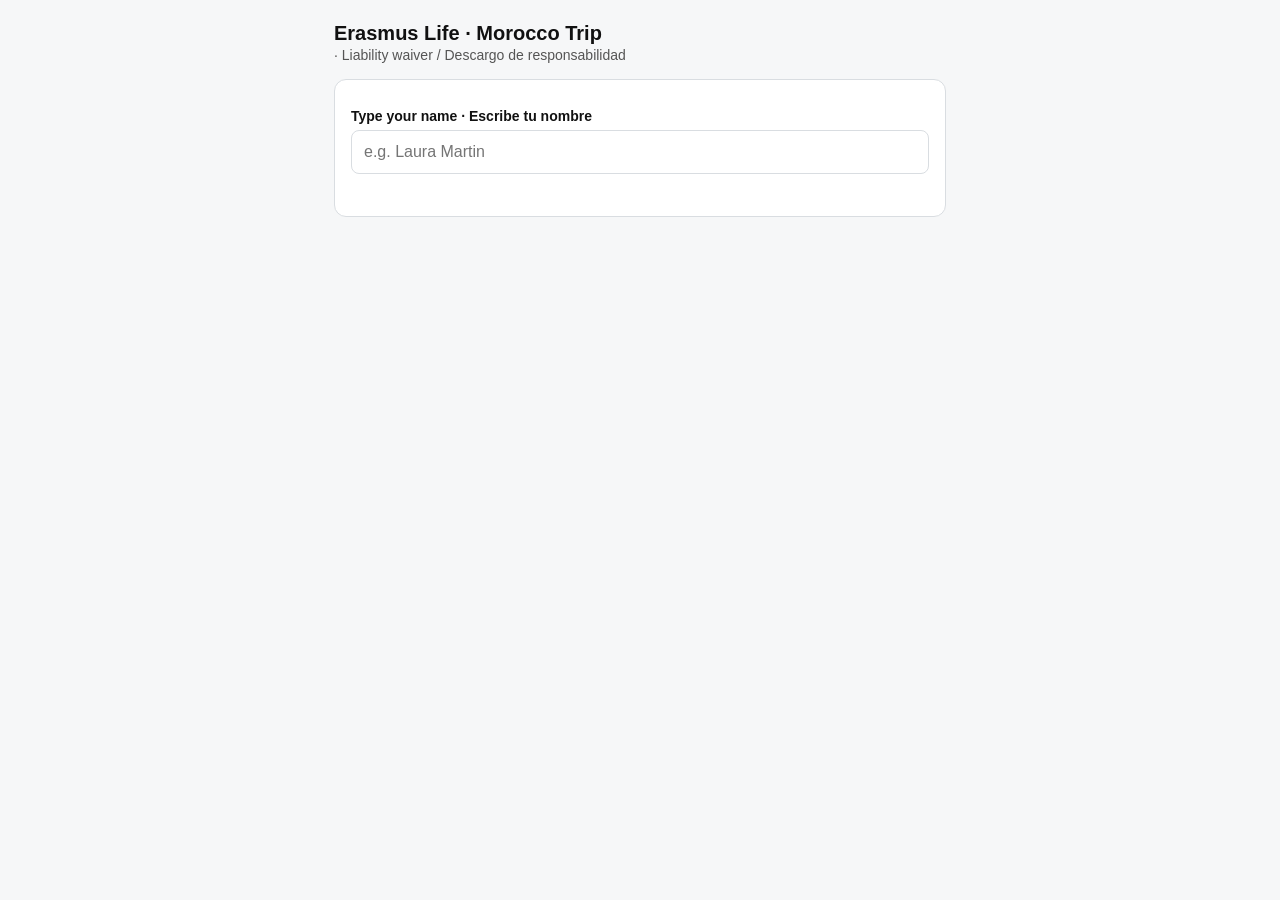
==== index.html @ b26fe562 "Use a fictitious name as search placeholder Co-Authored-By: Claude Opus 5.5 <noreply@anthropic.com> " ====
<!DOCTYPE html>
<html lang="en">
<head>
<meta charset="utf-8">
<meta name="viewport" content="width=device-width, initial-scale=1">
<meta name="robots" content="noindex">
<title>Erasmus Life · Waiver</title>
<link rel="stylesheet" href="style.css?v=2">
</head>
<body>
<div class="wrap">
  <h1>Erasmus Life · <span id="trip">Morocco Trip</span></h1>
  <div class="sub"><span id="dates"></span> · Liability waiver / Descargo de responsabilidad</div>

  <div class="card" id="s1">
    <label for="q">Type your name · Escribe tu nombre</label>
    <input type="text" id="q" autocomplete="off" placeholder="e.g. Laura Martin">
    <div class="res hidden" id="res"></div>
    <div class="err" id="e1"></div>
  </div>

  <div class="card hidden" id="s2">
    <div><b id="who"></b></div>
    <label for="dg">Last <span class="nd">3</span> digits of your WhatsApp number · Últimas <span class="nd">3</span> cifras de tu número de WhatsApp</label>
    <input type="tel" id="dg" inputmode="numeric" maxlength="3" placeholder="123">
    <div class="err" id="e2"></div>
    <div class="row" style="margin-top:10px">
      <button class="sec" onclick="restart()">← Back</button>
      <button id="vb" onclick="verify()">Continue · Continuar</button>
    </div>
  </div>

  <div class="hidden" id="s3">
    <div class="card">
      <div class="row"><b id="who3"></b><span id="badge" class="badge"></span></div>
      <div style="height:10px"></div>
      <div class="lang"><button id="len" onclick="setLang('en')">English</button><button id="les" class="sec" onclick="setLang('es')">Español</button></div>
      <div class="text" id="txt"></div>
    </div>
    <div class="card">
      <label for="fn">Full name (as on passport) · Nombre completo (como en el pasaporte)</label>
      <input type="text" id="fn" autocomplete="name">
      <label for="dob">Date of birth · Fecha de nacimiento</label>
      <input type="date" id="dob">
      <label for="pp">Passport number · Número de pasaporte</label>
      <input type="text" id="pp" autocapitalize="characters" autocomplete="off">
      <label>Signature · Firma</label>
      <canvas id="sig"></canvas>
      <div class="row" style="margin-top:6px"><span style="font-size:13px;color:#666">Sign with your finger · Firma con el dedo</span>
        <button class="sec" style="padding:6px 10px;font-size:13px" onclick="initSig()">Clear · Borrar</button></div>
      <label class="chk"><input type="checkbox" id="acc"><span id="acctxt"></span></label>
      <div class="err" id="e3"></div>
      <button id="sb" style="width:100%;margin-top:6px" onclick="submitW()">Sign · Firmar</button>
    </div>
  </div>

  <div class="card hidden" id="s4">
    <h1>✅ Thank you! · ¡Gracias!</h1>
    <p>Your waiver has been signed and saved. You can close this page.<br>Tu descargo ha sido firmado y guardado. Puedes cerrar esta página.</p>
  </div>
</div>

<script src="config.js?v=2"></script>
<script>
  const $ = id => document.getElementById(id);
  let ENR = null, TOKEN = null, TEXTS = null, LANG = 'en', drawn = 0, timer = null, seq = 0;
  const MSG = {
    blocked: 'Too many attempts – try again in 15 min or ask the staff. · Demasiados intentos – inténtalo en 15 min o pregunta al staff.',
    digits: 'Digits do not match. · Las cifras no coinciden.',
    already: 'This waiver is already signed. · Este descargo ya está firmado.',
    notfound: 'Name not found – ask the staff. · Nombre no encontrado – pregunta al staff.',
    closed: 'Signing is closed. · La firma está cerrada.',
    expired: 'Session expired, please start again. · Sesión caducada, vuelve a empezar.',
    accept: 'Please tick the box. · Marca la casilla.',
    fullName: 'Please type your full name. · Escribe tu nombre completo.',
    dob: 'Please enter your date of birth. · Indica tu fecha de nacimiento.',
    passport: 'Please enter your passport number. · Indica tu número de pasaporte.',
    signature: 'Please sign in the box. · Firma en el recuadro.',
    network: 'Connection problem, please try again. · Problema de conexión, inténtalo de nuevo.',
  };
  const show = id => { ['s1','s2','s3','s4'].forEach(s => $(s).classList.toggle('hidden', s !== id)); window.scrollTo(0, 0); };

  api('config').then(c => {
    $('trip').textContent = c.trip; $('dates').textContent = c.dates;
    document.querySelectorAll('.nd').forEach(e => e.textContent = c.digits);
    $('dg').maxLength = c.digits;
    if (!c.open) $('e1').textContent = MSG.closed;
  }).catch(() => {});

  $('q').addEventListener('input', () => {
    clearTimeout(timer); const q = $('q').value; $('e1').textContent = '';
    if (q.trim().length < 3) { $('res').classList.add('hidden'); return; }
    timer = setTimeout(async () => {
      const my = ++seq;
      try {
        const r = await api('search', { q });
        if (my !== seq) return;
        if (r.closed) { $('e1').textContent = MSG.closed; return; }
        const box = $('res'); box.classList.remove('hidden');
        box.innerHTML = r.results.length ? r.results.map(p => p.signed
          ? `<div class="done">${esc(p.name)} – ✓ signed</div>`
          : `<div data-enr="${esc(p.enr)}" data-n="${esc(p.name)}">${esc(p.name)}</div>`).join('')
          : '<div class="done">No result – try your first or last name only · Sin resultado</div>';
        box.querySelectorAll('div[data-enr]').forEach(d => d.onclick = () => pick(d.dataset.enr, d.dataset.n));
      } catch (e) { $('e1').textContent = MSG.network; }
    }, 350);
  });

  function pick(enr, name) { ENR = enr; $('who').textContent = name; $('dg').value = ''; $('e2').textContent = ''; show('s2'); $('dg').focus(); }
  function restart() { ENR = null; TOKEN = null; $('q').value = ''; $('res').classList.add('hidden'); show('s1'); }

  async function verify() {
    $('vb').disabled = true; $('e2').textContent = '';
    try {
      const r = await api('verify', { enr: ENR, digits: $('dg').value });
      if (!r.ok) { $('e2').textContent = (MSG[r.error] || r.error) + (r.error === 'digits' && r.left >= 0 ? ` (${r.left} left)` : ''); return; }
      TOKEN = r.token; TEXTS = r.texts;
      $('who3').textContent = r.name;
      $('badge').className = 'badge ' + (r.version === 'CON' ? 'con' : 'sin');
      $('badge').textContent = r.version === 'CON' ? 'With insurance · Con seguro' : 'No insurance · Sin seguro';
      setLang('en'); show('s3'); setTimeout(initSig, 50);
    } catch (e) { $('e2').textContent = MSG.network; }
    finally { $('vb').disabled = false; }
  }

  function setLang(l) {
    LANG = l; const t = TEXTS[l];
    $('txt').innerHTML = '<h3>' + esc(t.title) + '</h3>' + t.paragraphs.map(p => '<p>' + esc(p) + '</p>').join('');
    $('len').className = l === 'en' ? '' : 'sec'; $('les').className = l === 'es' ? '' : 'sec';
    $('acctxt').textContent = l === 'en' ? 'I have read and accept this declaration.' : 'He leído y acepto esta declaración.';
  }

  let ctx, drawing = false;
  function initSig() {
    const c = $('sig'), r = Math.min(window.devicePixelRatio || 1, 2);
    c.width = c.clientWidth * r; c.height = c.clientHeight * r;
    ctx = c.getContext('2d'); ctx.scale(r, r);
    ctx.fillStyle = '#fff'; ctx.fillRect(0, 0, c.width, c.height);
    ctx.lineWidth = 2.4; ctx.lineCap = 'round'; ctx.lineJoin = 'round'; ctx.strokeStyle = '#111'; drawn = 0;
    const pos = e => { const b = c.getBoundingClientRect(); return [e.clientX - b.left, e.clientY - b.top]; };
    c.onpointerdown = e => { drawing = true; c.setPointerCapture(e.pointerId); const [x, y] = pos(e); ctx.beginPath(); ctx.moveTo(x, y); };
    c.onpointermove = e => { if (!drawing) return; const [x, y] = pos(e); ctx.lineTo(x, y); ctx.stroke(); drawn++; };
    c.onpointerup = c.onpointercancel = () => { drawing = false; };
  }

  async function submitW() {
    $('e3').textContent = '';
    if (drawn < 15) { $('e3').textContent = MSG.signature; return; }
    const form = { fullName: $('fn').value, dob: $('dob').value, passport: $('pp').value, accept: $('acc').checked,
      lang: LANG, signature: $('sig').toDataURL('image/png') };
    $('sb').disabled = true; $('sb').textContent = '…';
    try {
      const r = await api('submit', { token: TOKEN, form });
      if (r.ok) { show('s4'); return; }
      $('e3').textContent = MSG[r.error] || r.error;
      if (r.error === 'expired' || r.error === 'already') setTimeout(restart, 2500);
    } catch (e) { $('e3').textContent = MSG.network; }
    finally { $('sb').disabled = false; $('sb').textContent = 'Sign · Firmar'; }
  }
</script>
</body>
</html>
---- style.css ----
:root { --c:#0b6e4f; --bg:#f6f7f8; --b:#d9dde1; --err:#b42318; }
* { box-sizing: border-box; }
body { margin:0; font-family:-apple-system,Segoe UI,Roboto,Arial,sans-serif; background:var(--bg); color:#111; }
.wrap { max-width:640px; margin:0 auto; padding:18px 14px 60px; }
.wide { max-width:1100px; }
h1 { font-size:20px; margin:4px 0 2px; }
.sub { color:#555; font-size:14px; margin-bottom:16px; }
.card { background:#fff; border:1px solid var(--b); border-radius:12px; padding:16px; margin-bottom:14px; }
label { display:block; font-weight:600; font-size:14px; margin:12px 0 6px; }
input[type=text],input[type=date],input[type=tel],input[type=password],select { width:100%; padding:12px; font-size:16px; border:1px solid var(--b); border-radius:8px; background:#fff; }
button { background:var(--c); color:#fff; border:0; border-radius:8px; padding:12px 16px; font-size:16px; font-weight:600; cursor:pointer; }
button.sec { background:#fff; color:#333; border:1px solid var(--b); }
button:disabled { opacity:.5; }
.res { border:1px solid var(--b); border-radius:8px; margin-top:8px; overflow:hidden; }
.res div { padding:12px; border-bottom:1px solid var(--b); cursor:pointer; background:#fff; }
.res div:last-child { border-bottom:0; }
.res div.done { color:#888; cursor:default; }
.err { color:var(--err); font-size:14px; margin-top:8px; min-height:18px; }
.text { max-height:46vh; overflow:auto; border:1px solid var(--b); border-radius:8px; padding:12px; font-size:14px; line-height:1.45; background:#fcfcfc; }
.text h3 { font-size:15px; margin:0 0 10px; }
.lang { display:flex; gap:8px; margin-bottom:10px; }
.lang button { padding:8px 12px; font-size:14px; }
.badge { display:inline-block; padding:4px 10px; border-radius:20px; font-size:13px; font-weight:700; }
.con { background:#e3f4ec; color:#0b6e4f; } .sin { background:#fdecea; color:#b42318; }
canvas { width:100%; height:180px; border:1px dashed #888; border-radius:8px; background:#fff; touch-action:none; }
.row { display:flex; gap:10px; align-items:center; justify-content:space-between; }
.chk { display:flex; gap:10px; align-items:flex-start; font-weight:400; }
.chk input { width:22px; height:22px; margin-top:2px; flex:none; }
.hidden { display:none; }
table { width:100%; border-collapse:collapse; font-size:13px; background:#fff; }
th,td { padding:7px 8px; border-bottom:1px solid var(--b); text-align:left; }
th { position:sticky; top:0; background:#eef0f2; }
.s-ok { color:#0b6e4f; font-weight:700; } .s-no { color:#b42318; font-weight:700; } .s-warn { color:#b54708; font-weight:700; }
.stats { display:flex; gap:10px; flex-wrap:wrap; margin-bottom:12px; }
.stat { background:#fff; border:1px solid var(--b); border-radius:10px; padding:10px 14px; font-size:14px; }
.stat b { font-size:20px; display:block; }
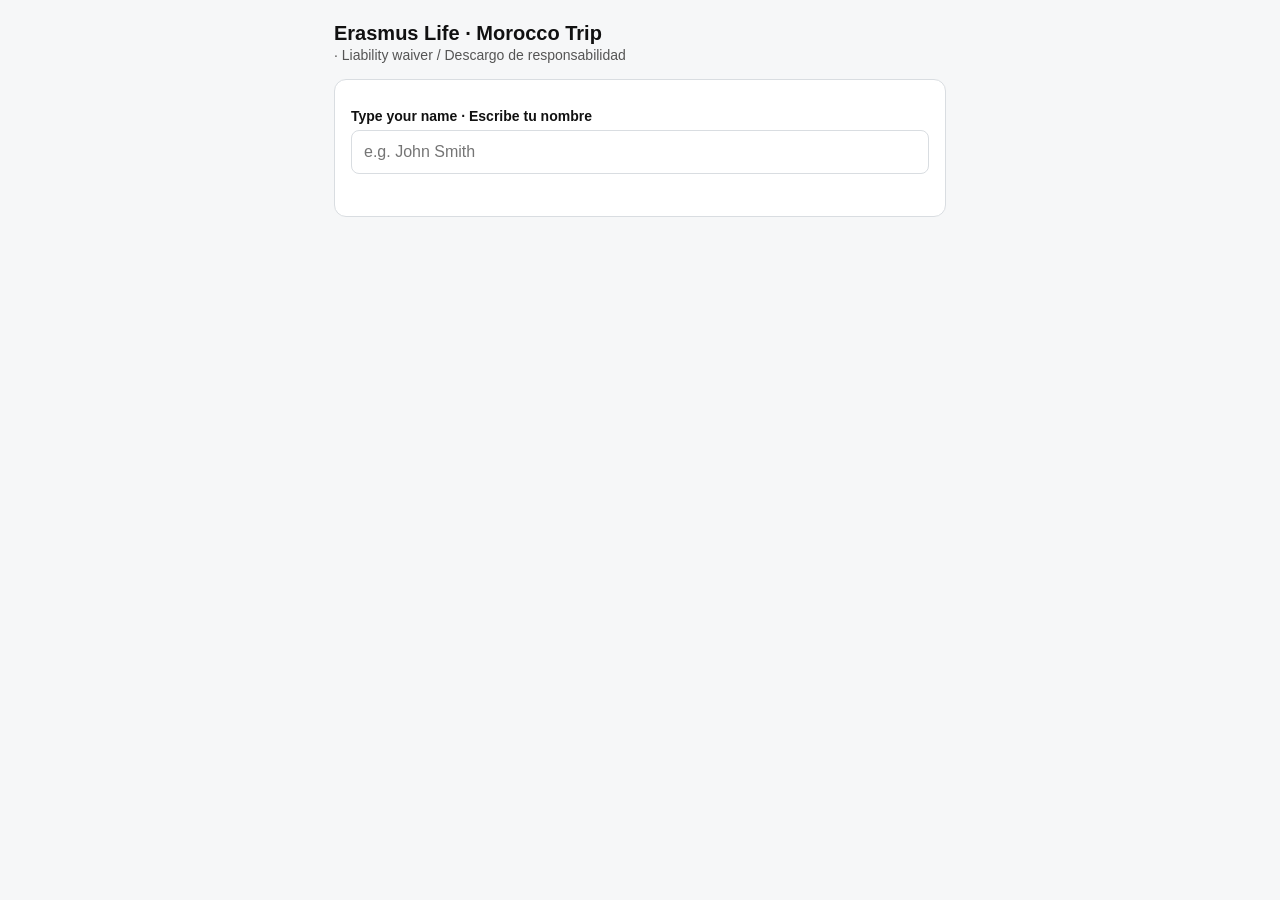
==== commit 1e9c4007: "Placeholder: generic fictitious name Co-Authored-By: Claude Opus 5.5 <noreply@anthropic.com> Claude-" ====
--- a/index.html
+++ b/index.html
@@ -14,7 +14,7 @@
 
   <div class="card" id="s1">
     <label for="q">Type your name · Escribe tu nombre</label>
-    <input type="text" id="q" autocomplete="off" placeholder="e.g. Laura Martin">
+    <input type="text" id="q" autocomplete="off" placeholder="e.g. John Smith">
     <div class="res hidden" id="res"></div>
     <div class="err" id="e1"></div>
   </div>
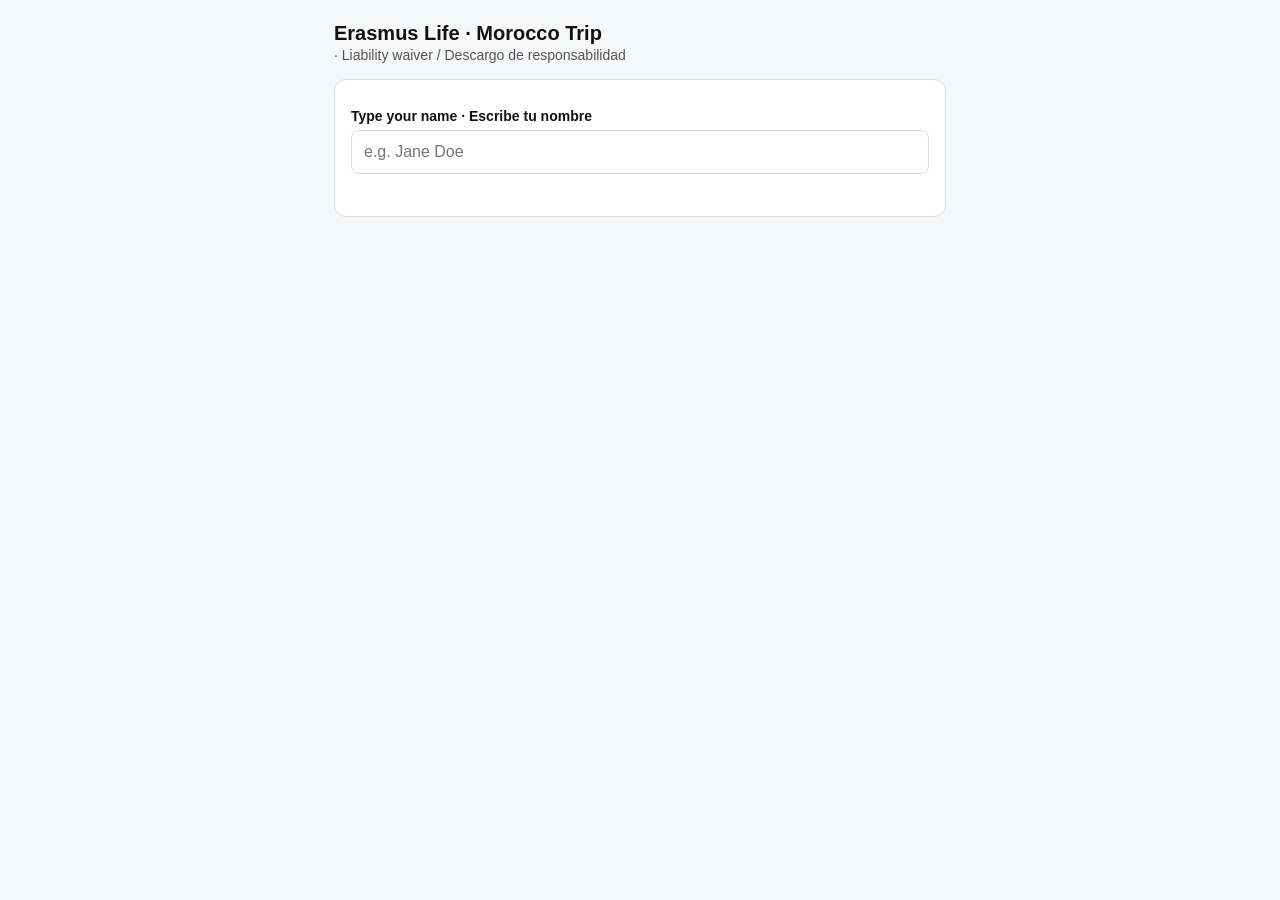
==== commit 16e05786: "Placeholder: Jane Doe Co-Authored-By: Claude Opus 5.5 <noreply@anthropic.com> Claude-Session: https:" ====
--- a/index.html
+++ b/index.html
@@ -14,7 +14,7 @@
 
   <div class="card" id="s1">
     <label for="q">Type your name · Escribe tu nombre</label>
-    <input type="text" id="q" autocomplete="off" placeholder="e.g. John Smith">
+    <input type="text" id="q" autocomplete="off" placeholder="e.g. Jane Doe">
     <div class="res hidden" id="res"></div>
     <div class="err" id="e1"></div>
   </div>
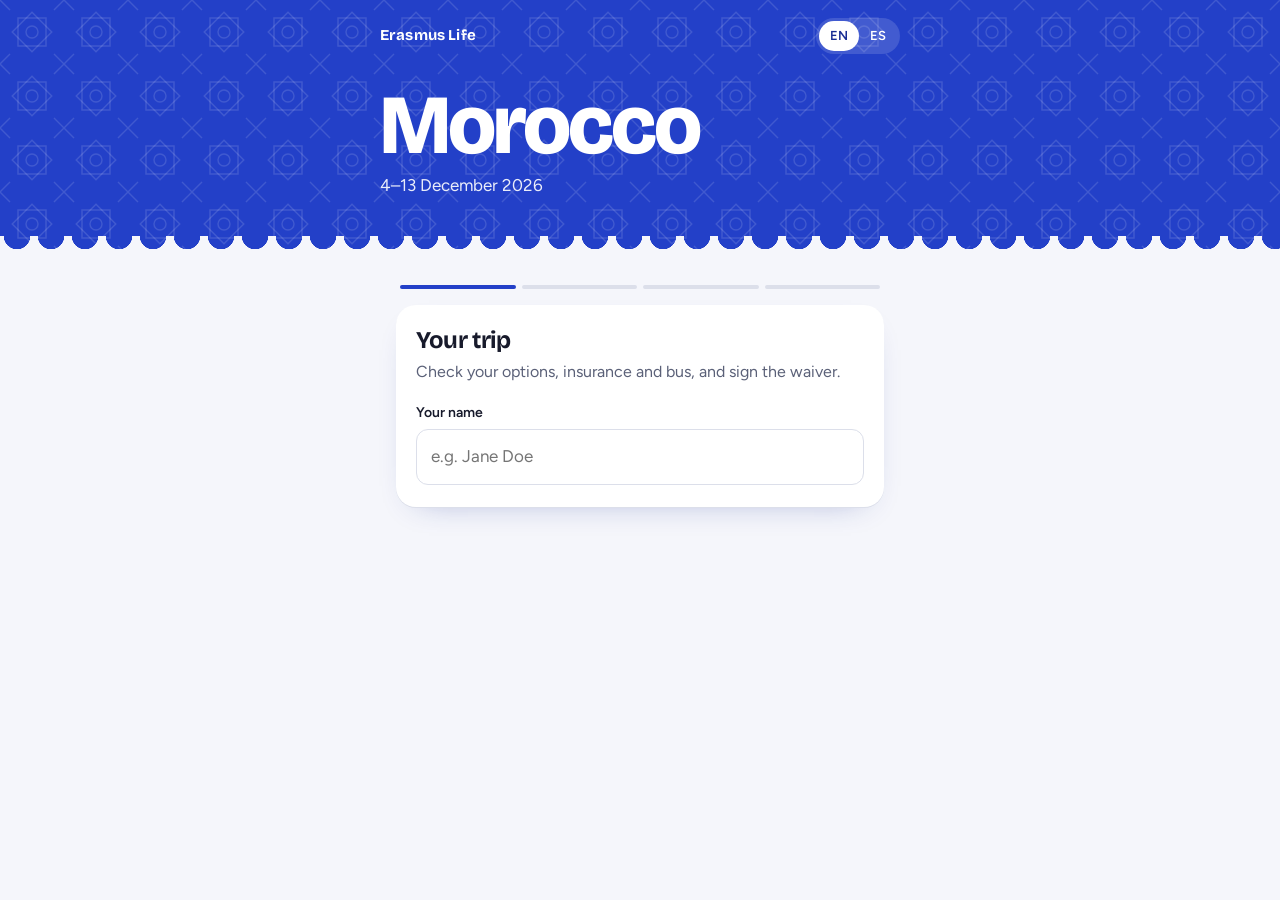
==== commit 9b0cfb7d: "Trip check (options, insurance, bus, payment), passport verification, new design, ES/EN UI Co-Author" ====
--- a/index.html
+++ b/index.html
@@ -2,161 +2,461 @@
 <html lang="en">
 <head>
 <meta charset="utf-8">
-<meta name="viewport" content="width=device-width, initial-scale=1">
+<meta name="viewport" content="width=device-width, initial-scale=1, viewport-fit=cover">
 <meta name="robots" content="noindex">
-<title>Erasmus Life · Waiver</title>
-<link rel="stylesheet" href="style.css?v=2">
+<meta name="theme-color" content="#2340C8">
+<title>Erasmus Life · Morocco</title>
+<link rel="preconnect" href="https://fonts.googleapis.com">
+<link rel="preconnect" href="https://fonts.gstatic.com" crossorigin>
+<link href="https://fonts.googleapis.com/css2?family=Bricolage+Grotesque:opsz,wght@12..96,500;12..96,700;12..96,800&family=Figtree:wght@400;500;600&display=swap" rel="stylesheet">
+<style>
+  :root {
+    --cobalt: #2340C8; --cobalt-deep: #172C93; --saffron: #F4B21B; --saffron-soft: #FFF4D6;
+    --mint: #12805C; --mint-soft: #E2F3EC; --ink: #171A2B; --muted: #5B6178; --paper: #F5F6FB;
+    --line: #DCDFEA; --white: #fff; --err: #B42318;
+    --display: 'Bricolage Grotesque', system-ui, sans-serif; --body: 'Figtree', system-ui, sans-serif;
+  }
+  * { box-sizing: border-box; }
+  html { -webkit-text-size-adjust: 100%; }
+  body { margin: 0; background: var(--paper); color: var(--ink); font: 400 16px/1.5 var(--body); }
+  button, input { font: inherit; color: inherit; }
+  :focus-visible { outline: 3px solid var(--saffron); outline-offset: 2px; }
+
+  /* hero */
+  .hero { position: relative; color: var(--white); background-color: var(--cobalt);
+    background-image: url("data:image/svg+xml,%3Csvg xmlns='http://www.w3.org/2000/svg' width='64' height='64' viewBox='0 0 64 64'%3E%3Cg fill='none' stroke='%23ffffff' stroke-opacity='.13' stroke-width='1.4'%3E%3Crect x='18' y='18' width='28' height='28'/%3E%3Crect x='18' y='18' width='28' height='28' transform='rotate(45 32 32)'/%3E%3Ccircle cx='32' cy='32' r='6'/%3E%3Cpath d='M0 0l10 10M64 0L54 10M0 64l10-10M64 64L54 54'/%3E%3C/g%3E%3C/svg%3E");
+    padding: calc(18px + env(safe-area-inset-top)) 20px 64px; }
+  .hero::after { content: ""; position: absolute; left: 0; right: 0; bottom: -1px; height: 28px; background: var(--paper);
+    -webkit-mask: radial-gradient(circle at 50% 0, transparent 13px, #000 13.5px) 0 0 / 34px 28px repeat-x;
+            mask: radial-gradient(circle at 50% 0, transparent 13px, #000 13.5px) 0 0 / 34px 28px repeat-x; }
+  .top { display: flex; justify-content: space-between; align-items: center; max-width: 520px; margin: 0 auto; }
+  .brand { font: 700 15px/1 var(--display); letter-spacing: .01em; }
+  .langs { display: flex; background: rgba(255,255,255,.14); border-radius: 999px; padding: 3px; }
+  .langs button { border: 0; background: none; color: #fff; padding: 5px 11px; border-radius: 999px; font-size: 13px; font-weight: 600; cursor: pointer; }
+  .langs button[aria-pressed="true"] { background: #fff; color: var(--cobalt-deep); }
+  .title { max-width: 520px; margin: 34px auto 0; }
+  .title h1 { font: 800 clamp(52px, 17vw, 84px)/.9 var(--display); letter-spacing: -.035em; margin: 0; }
+  .title p { margin: 10px 0 0; font-size: 17px; opacity: .9; }
+
+  /* content */
+  main { max-width: 520px; margin: 0 auto; padding: 0 16px calc(48px + env(safe-area-inset-bottom)); position: relative; }
+  .progress { display: flex; gap: 6px; margin: 22px 4px 16px; }
+  .progress span { flex: 1; height: 4px; border-radius: 4px; background: var(--line); }
+  .progress span.on { background: var(--cobalt); }
+  .panel { background: var(--white); border-radius: 20px; padding: 22px 20px; box-shadow: 0 1px 0 var(--line), 0 12px 32px -22px rgba(23,44,147,.45); }
+  .panel + .panel { margin-top: 14px; }
+  h2 { font: 700 24px/1.15 var(--display); letter-spacing: -.015em; margin: 0 0 6px; }
+  .lead { color: var(--muted); margin: 0 0 18px; }
+  .panel > label.f:first-child { margin-top: 0; }
+  label.f { display: block; font-weight: 600; font-size: 14px; margin: 16px 0 6px; }
+  input[type=text], input[type=date], input[type=search] { width: 100%; padding: 14px; font-size: 17px; border: 1.5px solid var(--line); border-radius: 12px; background: #fff; }
+  input:focus { border-color: var(--cobalt); outline: none; box-shadow: 0 0 0 3px rgba(35,64,200,.15); }
+  .hint { font-size: 13px; color: var(--muted); margin-top: 6px; }
+  .btn { display: block; width: 100%; border: 0; border-radius: 14px; padding: 15px 18px; font-weight: 600; font-size: 17px; cursor: pointer; background: var(--cobalt); color: #fff; margin-top: 18px; text-align: center; text-decoration: none; }
+  .btn:active { transform: translateY(1px); }
+  .btn:disabled { opacity: .55; }
+  .btn.ghost { background: transparent; color: var(--cobalt); border: 1.5px solid var(--line); }
+  .link { background: none; border: 0; color: var(--cobalt); font-weight: 600; padding: 0; cursor: pointer; text-decoration: underline; text-underline-offset: 3px; }
+  .err { color: var(--err); font-size: 14px; margin-top: 10px; min-height: 0; }
+  .err:empty { display: none; }
+
+  .results { margin-top: 10px; border-radius: 12px; overflow: hidden; border: 1.5px solid var(--line); }
+  .results button { display: block; width: 100%; text-align: left; border: 0; border-bottom: 1px solid var(--line); background: #fff; padding: 14px; font-size: 16px; cursor: pointer; }
+  .results button:last-child { border-bottom: 0; }
+  .results button:hover { background: var(--paper); }
+  .results .empty { padding: 14px; color: var(--muted); font-size: 15px; }
+
+  /* trip */
+  .who { font: 700 28px/1.1 var(--display); letter-spacing: -.02em; margin: 0 0 4px; }
+  .facts { display: grid; grid-template-columns: 1fr 1fr; gap: 10px; margin: 16px 0 6px; }
+  .fact { background: var(--paper); border-radius: 14px; padding: 12px 14px; }
+  .fact small { display: block; color: var(--muted); font-size: 13px; }
+  .fact b { display: block; font: 700 18px/1.25 var(--display); margin-top: 2px; }
+  .fact.wide { grid-column: 1 / -1; }
+  .fact.wide b { font: 600 16px/1.35 var(--body); }
+  h3 { font: 700 17px/1.3 var(--display); margin: 22px 0 8px; }
+  ul.opts { list-style: none; margin: 0; padding: 0; }
+  ul.opts li { display: flex; align-items: center; gap: 12px; padding: 10px 0; border-bottom: 1px solid var(--line); }
+  ul.opts li:last-child { border-bottom: 0; }
+  .mark { flex: none; width: 26px; height: 26px; border-radius: 50%; display: grid; place-items: center; font-size: 14px; font-weight: 700; }
+  .yes .mark { background: var(--mint-soft); color: var(--mint); }
+  .no .mark { background: var(--paper); color: #A2A7BA; }
+  .no .lbl { color: var(--muted); }
+  .lbl em { font-style: normal; color: var(--muted); font-size: 14px; display: block; }
+  .note { border-radius: 14px; padding: 14px 16px; margin-top: 12px; font-size: 15px; }
+  .note.warn { background: var(--saffron-soft); border-left: 5px solid var(--saffron); }
+  .note.ok { background: var(--mint-soft); border-left: 5px solid var(--mint); }
+  .note b { display: block; margin-bottom: 2px; }
+  .help { text-align: center; margin-top: 18px; font-size: 15px; color: var(--muted); }
+
+  /* waiver */
+  .badge { display: inline-block; font-size: 13px; font-weight: 600; padding: 4px 10px; border-radius: 999px; margin-bottom: 12px; }
+  .badge.con { background: var(--mint-soft); color: var(--mint); }
+  .badge.sin { background: var(--saffron-soft); color: #8A5A00; }
+  .text { max-height: 48vh; overflow: auto; border: 1.5px solid var(--line); border-radius: 14px; padding: 14px 16px; font-size: 14.5px; line-height: 1.55; background: #FCFCFE; }
+  .text h4 { font: 700 15px/1.3 var(--display); margin: 0 0 10px; }
+  .text p { margin: 0 0 10px; }
+  canvas { display: block; width: 100%; height: 170px; border: 1.5px dashed #A9B0C7; border-radius: 14px; background: #fff; touch-action: none; }
+  .sigbar { display: flex; justify-content: space-between; align-items: center; margin-top: 6px; font-size: 13px; color: var(--muted); }
+  .chk { display: flex; gap: 12px; align-items: flex-start; margin-top: 18px; font-size: 15px; }
+  .chk input { width: 22px; height: 22px; margin: 1px 0 0; flex: none; accent-color: var(--cobalt); }
+
+  .done { text-align: center; padding: 30px 20px; }
+  .done .seal { width: 76px; height: 76px; margin: 0 auto 14px; border-radius: 50%; background: var(--mint); color: #fff; display: grid; place-items: center; font-size: 38px; }
+  [hidden] { display: none !important; }
+  @media (prefers-reduced-motion: no-preference) {
+    .seal { animation: pop .45s cubic-bezier(.2,1.4,.4,1) both; }
+    @keyframes pop { from { transform: scale(.4); opacity: 0; } }
+  }
+</style>
 </head>
 <body>
-<div class="wrap">
-  <h1>Erasmus Life · <span id="trip">Morocco Trip</span></h1>
-  <div class="sub"><span id="dates"></span> · Liability waiver / Descargo de responsabilidad</div>
-
-  <div class="card" id="s1">
-    <label for="q">Type your name · Escribe tu nombre</label>
-    <input type="text" id="q" autocomplete="off" placeholder="e.g. Jane Doe">
-    <div class="res hidden" id="res"></div>
-    <div class="err" id="e1"></div>
-  </div>
-
-  <div class="card hidden" id="s2">
-    <div><b id="who"></b></div>
-    <label for="dg">Last <span class="nd">3</span> digits of your WhatsApp number · Últimas <span class="nd">3</span> cifras de tu número de WhatsApp</label>
-    <input type="tel" id="dg" inputmode="numeric" maxlength="3" placeholder="123">
-    <div class="err" id="e2"></div>
-    <div class="row" style="margin-top:10px">
-      <button class="sec" onclick="restart()">← Back</button>
-      <button id="vb" onclick="verify()">Continue · Continuar</button>
+<header class="hero">
+  <div class="top">
+    <div class="brand">Erasmus Life</div>
+    <div class="langs" role="group" aria-label="Language">
+      <button type="button" data-lang="en">EN</button><button type="button" data-lang="es">ES</button>
     </div>
   </div>
-
-  <div class="hidden" id="s3">
-    <div class="card">
-      <div class="row"><b id="who3"></b><span id="badge" class="badge"></span></div>
-      <div style="height:10px"></div>
-      <div class="lang"><button id="len" onclick="setLang('en')">English</button><button id="les" class="sec" onclick="setLang('es')">Español</button></div>
-      <div class="text" id="txt"></div>
-    </div>
-    <div class="card">
-      <label for="fn">Full name (as on passport) · Nombre completo (como en el pasaporte)</label>
+  <div class="title">
+    <h1 data-t="heroTitle">Morocco</h1>
+    <p id="dates">4–13 December 2026</p>
+  </div>
+</header>
+
+<main>
+  <div class="progress" aria-hidden="true"><span></span><span></span><span></span><span></span></div>
+
+  <!-- 1 search -->
+  <section class="panel" id="s1">
+    <h2 data-t="findTitle"></h2>
+    <p class="lead" data-t="findLead"></p>
+    <label class="f" for="q" data-t="nameLabel"></label>
+    <input type="search" id="q" autocomplete="off" placeholder="e.g. Jane Doe">
+    <div class="results" id="res" hidden></div>
+    <div class="err" id="e1"></div>
+  </section>
+
+  <!-- 2 verify -->
+  <section class="panel" id="s2" hidden>
+    <h2 id="hello"></h2>
+    <p class="lead" data-t="verifyLead"></p>
+    <label class="f" for="pp1" data-t="passportLabel"></label>
+    <input type="text" id="pp1" autocomplete="off" autocapitalize="characters" spellcheck="false">
+    <div class="hint" data-t="passportHint"></div>
+    <div class="err" id="e2"></div>
+    <button class="btn" id="vb" data-t="showTrip"></button>
+    <p class="help"><button class="link" id="back1" data-t="notYou"></button></p>
+  </section>
+
+  <!-- 3 trip -->
+  <div id="s3" hidden>
+    <section class="panel">
+      <p class="who" id="tName"></p>
+      <div class="facts">
+        <div class="fact"><small data-t="bus"></small><b id="tBus"></b></div>
+        <div class="fact"><small data-t="payment"></small><b id="tPay"></b></div>
+        <div class="fact wide"><small data-t="departure"></small><b id="tDep"></b></div>
+      </div>
+      <div id="tBalance"></div>
+
+      <h3 data-t="optionsTitle"></h3>
+      <ul class="opts" id="tOpts"></ul>
+
+      <h3 data-t="insuranceTitle"></h3>
+      <div id="tIns"></div>
+
+      <p class="help" id="helpRow" hidden><span data-t="wrong"></span> <a class="link" id="waLink" target="_blank" rel="noopener" data-t="contactUs"></a></p>
+    </section>
+
+    <section class="panel" id="wPanel">
+      <h2 data-t="waiverTitle"></h2>
+      <div id="wState"></div>
+    </section>
+  </div>
+
+  <!-- 4 sign -->
+  <div id="s4" hidden>
+    <section class="panel">
+      <span class="badge" id="badge"></span>
+      <h2 data-t="readTitle"></h2>
+      <p class="lead" data-t="readLead"></p>
+      <div class="text" id="txt" tabindex="0"></div>
+    </section>
+    <section class="panel">
+      <label class="f" for="fn" data-t="fullName"></label>
       <input type="text" id="fn" autocomplete="name">
-      <label for="dob">Date of birth · Fecha de nacimiento</label>
+      <label class="f" for="dob" data-t="dob"></label>
       <input type="date" id="dob">
-      <label for="pp">Passport number · Número de pasaporte</label>
-      <input type="text" id="pp" autocapitalize="characters" autocomplete="off">
-      <label>Signature · Firma</label>
-      <canvas id="sig"></canvas>
-      <div class="row" style="margin-top:6px"><span style="font-size:13px;color:#666">Sign with your finger · Firma con el dedo</span>
-        <button class="sec" style="padding:6px 10px;font-size:13px" onclick="initSig()">Clear · Borrar</button></div>
-      <label class="chk"><input type="checkbox" id="acc"><span id="acctxt"></span></label>
-      <div class="err" id="e3"></div>
-      <button id="sb" style="width:100%;margin-top:6px" onclick="submitW()">Sign · Firmar</button>
-    </div>
+      <label class="f" for="pp" data-t="passportLabel"></label>
+      <input type="text" id="pp" autocomplete="off" autocapitalize="characters" spellcheck="false">
+      <label class="f" data-t="signature"></label>
+      <canvas id="sig" aria-label="Signature pad"></canvas>
+      <div class="sigbar"><span data-t="signHint"></span><button class="link" id="clr" data-t="clear"></button></div>
+      <label class="chk"><input type="checkbox" id="acc"><span data-t="accept"></span></label>
+      <div class="err" id="e4"></div>
+      <button class="btn" id="sb" data-t="signBtn"></button>
+      <p class="help"><button class="link" id="back3" data-t="backTrip"></button></p>
+    </section>
   </div>
 
-  <div class="card hidden" id="s4">
-    <h1>✅ Thank you! · ¡Gracias!</h1>
-    <p>Your waiver has been signed and saved. You can close this page.<br>Tu descargo ha sido firmado y guardado. Puedes cerrar esta página.</p>
-  </div>
-</div>
-
-<script src="config.js?v=2"></script>
+  <!-- 5 done -->
+  <section class="panel done" id="s5" hidden>
+    <div class="seal">✓</div>
+    <h2 data-t="doneTitle"></h2>
+    <p class="lead" data-t="doneLead"></p>
+    <button class="btn ghost" id="back5" data-t="backTrip"></button>
+  </section>
+</main>
+
+<script src="config.js?v=3"></script>
 <script>
-  const $ = id => document.getElementById(id);
-  let ENR = null, TOKEN = null, TEXTS = null, LANG = 'en', drawn = 0, timer = null, seq = 0;
-  const MSG = {
-    blocked: 'Too many attempts – try again in 15 min or ask the staff. · Demasiados intentos – inténtalo en 15 min o pregunta al staff.',
-    digits: 'Digits do not match. · Las cifras no coinciden.',
-    already: 'This waiver is already signed. · Este descargo ya está firmado.',
-    notfound: 'Name not found – ask the staff. · Nombre no encontrado – pregunta al staff.',
-    closed: 'Signing is closed. · La firma está cerrada.',
-    expired: 'Session expired, please start again. · Sesión caducada, vuelve a empezar.',
-    accept: 'Please tick the box. · Marca la casilla.',
-    fullName: 'Please type your full name. · Escribe tu nombre completo.',
-    dob: 'Please enter your date of birth. · Indica tu fecha de nacimiento.',
-    passport: 'Please enter your passport number. · Indica tu número de pasaporte.',
-    signature: 'Please sign in the box. · Firma en el recuadro.',
-    network: 'Connection problem, please try again. · Problema de conexión, inténtalo de nuevo.',
-  };
-  const show = id => { ['s1','s2','s3','s4'].forEach(s => $(s).classList.toggle('hidden', s !== id)); window.scrollTo(0, 0); };
-
-  api('config').then(c => {
-    $('trip').textContent = c.trip; $('dates').textContent = c.dates;
-    document.querySelectorAll('.nd').forEach(e => e.textContent = c.digits);
-    $('dg').maxLength = c.digits;
-    if (!c.open) $('e1').textContent = MSG.closed;
-  }).catch(() => {});
-
-  $('q').addEventListener('input', () => {
-    clearTimeout(timer); const q = $('q').value; $('e1').textContent = '';
-    if (q.trim().length < 3) { $('res').classList.add('hidden'); return; }
-    timer = setTimeout(async () => {
-      const my = ++seq;
-      try {
-        const r = await api('search', { q });
-        if (my !== seq) return;
-        if (r.closed) { $('e1').textContent = MSG.closed; return; }
-        const box = $('res'); box.classList.remove('hidden');
-        box.innerHTML = r.results.length ? r.results.map(p => p.signed
-          ? `<div class="done">${esc(p.name)} – ✓ signed</div>`
-          : `<div data-enr="${esc(p.enr)}" data-n="${esc(p.name)}">${esc(p.name)}</div>`).join('')
-          : '<div class="done">No result – try your first or last name only · Sin resultado</div>';
-        box.querySelectorAll('div[data-enr]').forEach(d => d.onclick = () => pick(d.dataset.enr, d.dataset.n));
-      } catch (e) { $('e1').textContent = MSG.network; }
-    }, 350);
-  });
-
-  function pick(enr, name) { ENR = enr; $('who').textContent = name; $('dg').value = ''; $('e2').textContent = ''; show('s2'); $('dg').focus(); }
-  function restart() { ENR = null; TOKEN = null; $('q').value = ''; $('res').classList.add('hidden'); show('s1'); }
-
-  async function verify() {
-    $('vb').disabled = true; $('e2').textContent = '';
+const T = {
+  en: {
+    heroTitle: 'Morocco', findTitle: 'Your trip', findLead: 'Check your options, insurance and bus, and sign the waiver.',
+    nameLabel: 'Your name', noResult: 'No match. Try only your first or last name.',
+    hello: n => `Hi ${n}`, verifyLead: 'To protect your details, confirm it’s you.',
+    passportLabel: 'Passport number', passportHint: 'The one you gave us in the registration form.',
+    showTrip: 'Show my trip', notYou: 'Not you? Search again',
+    bus: 'Bus', payment: 'Payment', departure: 'Departure and return',
+    paid: 'Paid', due: 'To pay', dueNote: b => `<b>Balance to pay: ${b}</b>Please pay it before departure.`,
+    optionsTitle: 'Your options', insuranceTitle: 'Travel insurance',
+    opt: { 'Food pack': 'Food pack', 'Mosque': 'Mosque visit', '4X4': '4x4 desert tour', 'SIM card': 'SIM card' },
+    notTaken: 'Not included',
+    insYes: i => `<b>INNOVAC ${i}</b>You are insured for the trip.`,
+    insNo: d => `<b>No travel insurance</b>The European Health Insurance Card is not valid in Morocco. You can still add insurance until ${d}: contact us.`,
+    insNoLate: '<b>No travel insurance</b>Medical costs in Morocco will be on you or your own insurance.',
+    wrong: 'Something wrong?', contactUs: 'Contact us on WhatsApp',
+    waiverTitle: 'Liability waiver',
+    wClosed: d => `<p class="lead">The waiver opens on ${d}, once insurance choices are final. Come back with the same link.</p>`,
+    wSigned: d => `<div class="note ok"><b>Signed</b>On ${d}. Nothing else to do.</div>`,
+    wResign: '<div class="note warn"><b>Please sign again</b>Your insurance changed since you signed.</div>',
+    wTodo: '<p class="lead">Every traveller signs it before departure. It takes 2 minutes.</p>',
+    signNow: 'Read and sign',
+    readTitle: 'Read the waiver', readLead: 'Scroll to the end before signing.',
+    con: 'With insurance', sin: 'Without insurance',
+    fullName: 'Full name, as on your passport', dob: 'Date of birth', signature: 'Signature',
+    signHint: 'Sign with your finger', clear: 'Clear', accept: 'I have read and accept this declaration.',
+    signBtn: 'Sign the waiver', backTrip: 'Back to my trip',
+    doneTitle: 'Waiver signed', doneLead: 'Thank you. See you on board!',
+    err: {
+      blocked: 'Too many attempts. Try again in 15 minutes or ask the staff.',
+      passport: 'This passport number doesn’t match our records.',
+      nodata: 'We don’t have your registration form. Please contact the staff.',
+      notfound: 'Booking not found. Please contact the staff.',
+      already: 'This waiver is already signed.', closed: 'The waiver is not open yet.',
+      expired: 'Your session expired. Search your name again.',
+      accept: 'Tick the box to accept.', fullName: 'Type your full name.', dob: 'Enter your date of birth.',
+      passport_f: 'Enter your passport number.', signature: 'Sign in the box.', network: 'Connection problem. Try again.',
+    },
+  },
+  es: {
+    heroTitle: 'Marruecos', findTitle: 'Tu viaje', findLead: 'Revisa tus opciones, tu seguro y tu bus, y firma el descargo.',
+    nameLabel: 'Tu nombre', noResult: 'Sin resultados. Prueba solo con tu nombre o tu apellido.',
+    hello: n => `Hola, ${n}`, verifyLead: 'Para proteger tus datos, confirma que eres tú.',
+    passportLabel: 'Número de pasaporte', passportHint: 'El que nos diste en el formulario de inscripción.',
+    showTrip: 'Ver mi viaje', notYou: '¿No eres tú? Busca de nuevo',
+    bus: 'Bus', payment: 'Pago', departure: 'Salida y regreso',
+    paid: 'Pagado', due: 'Pendiente', dueNote: b => `<b>Pendiente de pago: ${b}</b>Págalo antes de la salida.`,
+    optionsTitle: 'Tus opciones', insuranceTitle: 'Seguro de viaje',
+    opt: { 'Food pack': 'Pack de comidas', 'Mosque': 'Visita a la mezquita', '4X4': 'Excursión 4x4 por el desierto', 'SIM card': 'Tarjeta SIM' },
+    notTaken: 'No incluido',
+    insYes: i => `<b>INNOVAC ${i}</b>Estás asegurado/a durante el viaje.`,
+    insNo: d => `<b>Sin seguro de viaje</b>La Tarjeta Sanitaria Europea no sirve en Marruecos. Aún puedes contratar el seguro hasta el ${d}: contáctanos.`,
+    insNoLate: '<b>Sin seguro de viaje</b>Los gastos médicos en Marruecos correrán de tu cuenta o de tu propio seguro.',
+    wrong: '¿Algo no cuadra?', contactUs: 'Escríbenos por WhatsApp',
+    waiverTitle: 'Descargo de responsabilidad',
+    wClosed: d => `<p class="lead">El descargo se abre el ${d}, cuando los seguros estén cerrados. Vuelve con el mismo enlace.</p>`,
+    wSigned: d => `<div class="note ok"><b>Firmado</b>El ${d}. No tienes que hacer nada más.</div>`,
+    wResign: '<div class="note warn"><b>Vuelve a firmar</b>Tu seguro ha cambiado desde que firmaste.</div>',
+    wTodo: '<p class="lead">Todos los viajeros lo firman antes de salir. Son 2 minutos.</p>',
+    signNow: 'Leer y firmar',
+    readTitle: 'Lee el descargo', readLead: 'Desplázate hasta el final antes de firmar.',
+    con: 'Con seguro', sin: 'Sin seguro',
+    fullName: 'Nombre completo, como en el pasaporte', dob: 'Fecha de nacimiento', signature: 'Firma',
+    signHint: 'Firma con el dedo', clear: 'Borrar', accept: 'He leído y acepto esta declaración.',
+    signBtn: 'Firmar el descargo', backTrip: 'Volver a mi viaje',
+    doneTitle: 'Descargo firmado', doneLead: 'Gracias. ¡Nos vemos en el bus!',
+    err: {
+      blocked: 'Demasiados intentos. Vuelve a probar en 15 minutos o pregunta al staff.',
+      passport: 'Este número de pasaporte no coincide con nuestros datos.',
+      nodata: 'No tenemos tu formulario de inscripción. Contacta con el staff.',
+      notfound: 'Reserva no encontrada. Contacta con el staff.',
+      already: 'Este descargo ya está firmado.', closed: 'El descargo aún no está abierto.',
+      expired: 'Tu sesión ha caducado. Busca tu nombre otra vez.',
+      accept: 'Marca la casilla para aceptar.', fullName: 'Escribe tu nombre completo.', dob: 'Indica tu fecha de nacimiento.',
+      passport_f: 'Indica tu número de pasaporte.', signature: 'Firma en el recuadro.', network: 'Problema de conexión. Inténtalo de nuevo.',
+    },
+  },
+};
+
+const $ = id => document.getElementById(id);
+let L = (navigator.language || 'en').toLowerCase().startsWith('es') ? 'es' : 'en';
+let CFG = {}, ENR = null, NAME = '', DATA = null, TOKEN = null, step = 1, drawn = 0, timer = null, seq = 0;
+
+function t(k) { return T[L][k]; }
+function fmtDate(iso) { // 2026-11-26 → 26 November / 26 de noviembre
+  const d = new Date(iso + 'T12:00:00');
+  return d.toLocaleDateString(L === 'es' ? 'es-ES' : 'en-GB', { day: 'numeric', month: 'long' });
+}
+function errMsg(code, extra) { return (T[L].err[code] || code) + (extra || ''); }
+
+function applyLang() {
+  document.documentElement.lang = L;
+  document.querySelectorAll('[data-t]').forEach(el => { const v = t(el.dataset.t); if (typeof v === 'string') el.textContent = v; });
+  document.querySelectorAll('.langs button').forEach(b => b.setAttribute('aria-pressed', String(b.dataset.lang === L)));
+  if (NAME) $('hello').textContent = t('hello')(NAME.split(' ')[0]);
+  renderDates();
+  if (DATA) { renderTrip(); renderWaiverText(); }
+}
+document.querySelectorAll('.langs button').forEach(b => b.onclick = () => { L = b.dataset.lang; applyLang(); });
+
+function show(n) {
+  step = n;
+  ['s1','s2','s3','s4','s5'].forEach((id, i) => $(id).hidden = i + 1 !== n);
+  const bars = document.querySelectorAll('.progress span');
+  const level = { 1: 1, 2: 2, 3: 3, 4: 4, 5: 4 }[n];
+  bars.forEach((b, i) => b.classList.toggle('on', i < level));
+  window.scrollTo({ top: 0 });
+}
+
+api('config').then(c => {
+  CFG = c;
+  renderDates();
+}).catch(() => {});
+function renderDates() {
+  const m = String(CFG.dates || '').match(/(\d+)\/(\d+)\/(\d+).*?(\d+)\/(\d+)\/(\d+)/);
+  if (!m) return;
+  const month = new Date(m[6] + '-' + m[5] + '-01T12:00').toLocaleDateString(L === 'es' ? 'es-ES' : 'en-GB', { month: 'long' });
+  $('dates').textContent = L === 'es' ? `Del ${+m[1]} al ${+m[4]} de ${month} de ${m[6]}` : `${+m[1]}–${+m[4]} ${month} ${m[6]}`;
+}
+
+/* 1 · search */
+$('q').addEventListener('input', () => {
+  clearTimeout(timer); $('e1').textContent = '';
+  const q = $('q').value;
+  if (q.trim().length < 3) { $('res').hidden = true; return; }
+  timer = setTimeout(async () => {
+    const my = ++seq;
     try {
-      const r = await api('verify', { enr: ENR, digits: $('dg').value });
-      if (!r.ok) { $('e2').textContent = (MSG[r.error] || r.error) + (r.error === 'digits' && r.left >= 0 ? ` (${r.left} left)` : ''); return; }
-      TOKEN = r.token; TEXTS = r.texts;
-      $('who3').textContent = r.name;
-      $('badge').className = 'badge ' + (r.version === 'CON' ? 'con' : 'sin');
-      $('badge').textContent = r.version === 'CON' ? 'With insurance · Con seguro' : 'No insurance · Sin seguro';
-      setLang('en'); show('s3'); setTimeout(initSig, 50);
-    } catch (e) { $('e2').textContent = MSG.network; }
-    finally { $('vb').disabled = false; }
+      const r = await api('search', { q });
+      if (my !== seq) return;
+      const box = $('res'); box.hidden = false;
+      box.innerHTML = r.results.length
+        ? r.results.map(p => `<button type="button" data-enr="${esc(p.enr)}" data-n="${esc(p.name)}">${esc(p.name)}</button>`).join('')
+        : `<div class="empty">${esc(t('noResult'))}</div>`;
+      box.querySelectorAll('button').forEach(b => b.onclick = () => pick(b.dataset.enr, b.dataset.n));
+    } catch (e) { $('e1').textContent = errMsg('network'); }
+  }, 300);
+});
+
+function pick(enr, name) {
+  ENR = enr; NAME = name;
+  $('hello').textContent = t('hello')(name.split(' ')[0]);
+  $('pp1').value = ''; $('e2').textContent = '';
+  show(2); $('pp1').focus();
+}
+function restart() { ENR = null; NAME = ''; DATA = null; TOKEN = null; $('q').value = ''; $('res').hidden = true; show(1); }
+$('back1').onclick = restart;
+
+/* 2 · verify */
+async function verify() {
+  $('e2').textContent = '';
+  if ($('pp1').value.trim().length < 5) { $('e2').textContent = errMsg('passport_f'); return; }
+  $('vb').disabled = true;
+  try {
+    const r = await api('verify', { enr: ENR, passport: $('pp1').value });
+    if (!r.ok) {
+      const left = r.error === 'passport' && r.left >= 0 ? ` (${r.left})` : '';
+      $('e2').textContent = errMsg(r.error, left); return;
+    }
+    DATA = r; TOKEN = r.token;
+    renderTrip(); show(3);
+  } catch (e) { $('e2').textContent = errMsg('network'); }
+  finally { $('vb').disabled = false; }
+}
+$('vb').onclick = verify;
+$('pp1').addEventListener('keydown', e => { if (e.key === 'Enter') verify(); });
+
+/* 3 · trip */
+function renderTrip() {
+  const tr = DATA.trip, s = DATA.signing;
+  $('tName').textContent = tr.name;
+  $('tBus').textContent = tr.bus ? tr.bus.replace(/^bus\s*/i, '') : '—';
+  $('tPay').textContent = tr.paid ? t('paid') + ' ✓' : t('due');
+  $('tDep').textContent = tr.departure || '—';
+  $('tBalance').innerHTML = tr.balance ? `<div class="note warn">${t('dueNote')(esc(tr.balance))}</div>` : '';
+  $('tOpts').innerHTML = tr.options.map(o =>
+    `<li class="${o.taken ? 'yes' : 'no'}"><span class="mark">${o.taken ? '✓' : '–'}</span>
+     <span class="lbl">${esc(t('opt')[o.key] || o.key)}${o.taken ? '' : `<em>${esc(t('notTaken'))}</em>`}</span></li>`).join('');
+  $('tIns').innerHTML = tr.insurances.length
+    ? `<div class="note ok">${t('insYes')(esc(tr.insurances.join(' + ')))}</div>`
+    : `<div class="note warn">${tr.insuranceStillPossible ? t('insNo')(fmtDate(tr.insuranceDeadline)) : t('insNoLate')}</div>`;
+  if (CFG.contact) {
+    const msg = encodeURIComponent(`Hi! ${tr.name} – Morocco trip: `);
+    $('waLink').href = `https://wa.me/${CFG.contact}?text=${msg}`;
+    $('helpRow').hidden = false;
   }
-
-  function setLang(l) {
-    LANG = l; const t = TEXTS[l];
-    $('txt').innerHTML = '<h3>' + esc(t.title) + '</h3>' + t.paragraphs.map(p => '<p>' + esc(p) + '</p>').join('');
-    $('len').className = l === 'en' ? '' : 'sec'; $('les').className = l === 'es' ? '' : 'sec';
-    $('acctxt').textContent = l === 'en' ? 'I have read and accept this declaration.' : 'He leído y acepto esta declaración.';
-  }
-
-  let ctx, drawing = false;
-  function initSig() {
-    const c = $('sig'), r = Math.min(window.devicePixelRatio || 1, 2);
-    c.width = c.clientWidth * r; c.height = c.clientHeight * r;
-    ctx = c.getContext('2d'); ctx.scale(r, r);
-    ctx.fillStyle = '#fff'; ctx.fillRect(0, 0, c.width, c.height);
-    ctx.lineWidth = 2.4; ctx.lineCap = 'round'; ctx.lineJoin = 'round'; ctx.strokeStyle = '#111'; drawn = 0;
-    const pos = e => { const b = c.getBoundingClientRect(); return [e.clientX - b.left, e.clientY - b.top]; };
-    c.onpointerdown = e => { drawing = true; c.setPointerCapture(e.pointerId); const [x, y] = pos(e); ctx.beginPath(); ctx.moveTo(x, y); };
-    c.onpointermove = e => { if (!drawing) return; const [x, y] = pos(e); ctx.lineTo(x, y); ctx.stroke(); drawn++; };
-    c.onpointerup = c.onpointercancel = () => { drawing = false; };
-  }
-
-  async function submitW() {
-    $('e3').textContent = '';
-    if (drawn < 15) { $('e3').textContent = MSG.signature; return; }
-    const form = { fullName: $('fn').value, dob: $('dob').value, passport: $('pp').value, accept: $('acc').checked,
-      lang: LANG, signature: $('sig').toDataURL('image/png') };
-    $('sb').disabled = true; $('sb').textContent = '…';
-    try {
-      const r = await api('submit', { token: TOKEN, form });
-      if (r.ok) { show('s4'); return; }
-      $('e3').textContent = MSG[r.error] || r.error;
-      if (r.error === 'expired' || r.error === 'already') setTimeout(restart, 2500);
-    } catch (e) { $('e3').textContent = MSG.network; }
-    finally { $('sb').disabled = false; $('sb').textContent = 'Sign · Firmar'; }
-  }
+  let w;
+  if (s.signedAt && !s.needsResign) w = t('wSigned')(esc(s.signedAt));
+  else if (!s.open) w = t('wClosed')(L === 'es' ? esc(CFG.opensEs || '') : esc(CFG.opensEn || ''));
+  else w = (s.needsResign ? t('wResign') : t('wTodo')) + `<button class="btn" id="goSign">${esc(t('signNow'))}</button>`;
+  $('wState').innerHTML = w;
+  const g = $('goSign'); if (g) g.onclick = openSign;
+}
+
+/* 4 · sign */
+function renderWaiverText() {
+  const s = DATA.signing, tx = s.texts[L];
+  $('badge').className = 'badge ' + (s.version === 'CON' ? 'con' : 'sin');
+  $('badge').textContent = s.version === 'CON' ? t('con') : t('sin');
+  $('txt').innerHTML = '<h4>' + esc(tx.title) + '</h4>' + tx.paragraphs.map(p => '<p>' + esc(p) + '</p>').join('');
+}
+function openSign() {
+  renderWaiverText();
+  $('dob').value = DATA.signing.prefill.dob || '';
+  $('pp').value = DATA.signing.prefill.passport || '';
+  $('e4').textContent = ''; $('acc').checked = false;
+  show(4); setTimeout(initSig, 60);
+}
+$('back3').onclick = () => show(3);
+$('back5').onclick = () => show(3);
+
+let ctx, drawing = false;
+function initSig() {
+  const c = $('sig'), r = Math.min(window.devicePixelRatio || 1, 2);
+  c.width = c.clientWidth * r; c.height = c.clientHeight * r;
+  ctx = c.getContext('2d'); ctx.scale(r, r);
+  ctx.fillStyle = '#fff'; ctx.fillRect(0, 0, c.width, c.height);
+  ctx.lineWidth = 2.4; ctx.lineCap = 'round'; ctx.lineJoin = 'round'; ctx.strokeStyle = '#171A2B'; drawn = 0;
+  const pos = e => { const b = c.getBoundingClientRect(); return [e.clientX - b.left, e.clientY - b.top]; };
+  c.onpointerdown = e => { drawing = true; c.setPointerCapture(e.pointerId); const [x, y] = pos(e); ctx.beginPath(); ctx.moveTo(x, y); };
+  c.onpointermove = e => { if (!drawing) return; const [x, y] = pos(e); ctx.lineTo(x, y); ctx.stroke(); drawn++; };
+  c.onpointerup = c.onpointercancel = () => { drawing = false; };
+}
+$('clr').onclick = initSig;
+
+$('sb').onclick = async () => {
+  $('e4').textContent = '';
+  const form = { fullName: $('fn').value, dob: $('dob').value, passport: $('pp').value, accept: $('acc').checked,
+    lang: L, signature: $('sig').toDataURL('image/png') };
+  if (!form.fullName.trim()) { $('e4').textContent = errMsg('fullName'); return; }
+  if (drawn < 15) { $('e4').textContent = errMsg('signature'); return; }
+  if (!form.accept) { $('e4').textContent = errMsg('accept'); return; }
+  $('sb').disabled = true;
+  try {
+    const r = await api('submit', { token: TOKEN, form });
+    if (r.ok) {
+      DATA.signing.signedAt = r.signedAt; DATA.signing.needsResign = false;
+      renderTrip(); show(5); return;
+    }
+    $('e4').textContent = errMsg(r.error === 'passport' ? 'passport_f' : r.error);
+    if (r.error === 'expired') setTimeout(restart, 2500);
+  } catch (e) { $('e4').textContent = errMsg('network'); }
+  finally { $('sb').disabled = false; }
+};
+
+applyLang(); show(1);
 </script>
 </body>
 </html>
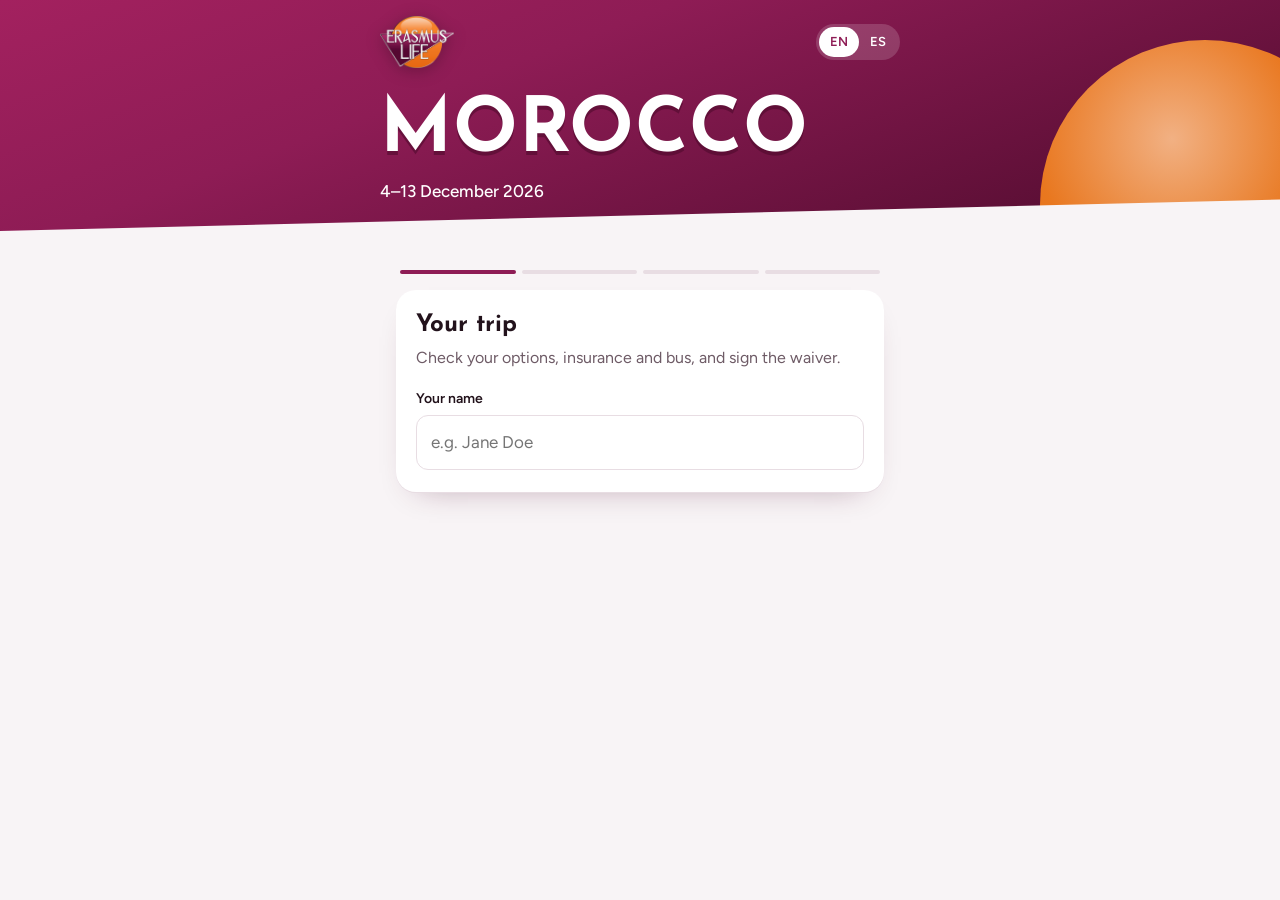
==== commit c10503f2: "Erasmus Life branding (plum + orange, logo) Co-Authored-By: Claude Opus 5.5 <noreply@anthropic.com> " ====
--- a/index.html
+++ b/index.html
@@ -4,55 +4,59 @@
 <meta charset="utf-8">
 <meta name="viewport" content="width=device-width, initial-scale=1, viewport-fit=cover">
 <meta name="robots" content="noindex">
-<meta name="theme-color" content="#2340C8">
+<meta name="theme-color" content="#8E1C55">
 <title>Erasmus Life · Morocco</title>
 <link rel="preconnect" href="https://fonts.googleapis.com">
 <link rel="preconnect" href="https://fonts.gstatic.com" crossorigin>
-<link href="https://fonts.googleapis.com/css2?family=Bricolage+Grotesque:opsz,wght@12..96,500;12..96,700;12..96,800&family=Figtree:wght@400;500;600&display=swap" rel="stylesheet">
+<link href="https://fonts.googleapis.com/css2?family=Josefin+Sans:wght@600;700&family=Figtree:wght@400;500;600&display=swap" rel="stylesheet">
 <style>
   :root {
-    --cobalt: #2340C8; --cobalt-deep: #172C93; --saffron: #F4B21B; --saffron-soft: #FFF4D6;
-    --mint: #12805C; --mint-soft: #E2F3EC; --ink: #171A2B; --muted: #5B6178; --paper: #F5F6FB;
-    --line: #DCDFEA; --white: #fff; --err: #B42318;
-    --display: 'Bricolage Grotesque', system-ui, sans-serif; --body: 'Figtree', system-ui, sans-serif;
+    --plum: #8E1C55; --plum-deep: #4A0A2A; --orange: #F07D1E; --orange-soft: #FFF1E4;
+    --mint: #157A55; --mint-soft: #E3F3EC; --ink: #22121B; --muted: #6E5B66; --paper: #F8F4F6;
+    --line: #E8DDE3; --white: #fff; --err: #B42318;
+    --cobalt: var(--plum); --cobalt-deep: var(--plum-deep); --saffron: var(--orange); --saffron-soft: var(--orange-soft);
+    --display: 'Josefin Sans', system-ui, sans-serif; --body: 'Figtree', system-ui, sans-serif;
   }
   * { box-sizing: border-box; }
   html { -webkit-text-size-adjust: 100%; }
   body { margin: 0; background: var(--paper); color: var(--ink); font: 400 16px/1.5 var(--body); }
   button, input { font: inherit; color: inherit; }
-  :focus-visible { outline: 3px solid var(--saffron); outline-offset: 2px; }
-
-  /* hero */
-  .hero { position: relative; color: var(--white); background-color: var(--cobalt);
-    background-image: url("data:image/svg+xml,%3Csvg xmlns='http://www.w3.org/2000/svg' width='64' height='64' viewBox='0 0 64 64'%3E%3Cg fill='none' stroke='%23ffffff' stroke-opacity='.13' stroke-width='1.4'%3E%3Crect x='18' y='18' width='28' height='28'/%3E%3Crect x='18' y='18' width='28' height='28' transform='rotate(45 32 32)'/%3E%3Ccircle cx='32' cy='32' r='6'/%3E%3Cpath d='M0 0l10 10M64 0L54 10M0 64l10-10M64 64L54 54'/%3E%3C/g%3E%3C/svg%3E");
-    padding: calc(18px + env(safe-area-inset-top)) 20px 64px; }
-  .hero::after { content: ""; position: absolute; left: 0; right: 0; bottom: -1px; height: 28px; background: var(--paper);
-    -webkit-mask: radial-gradient(circle at 50% 0, transparent 13px, #000 13.5px) 0 0 / 34px 28px repeat-x;
-            mask: radial-gradient(circle at 50% 0, transparent 13px, #000 13.5px) 0 0 / 34px 28px repeat-x; }
+  :focus-visible { outline: 3px solid var(--orange); outline-offset: 2px; }
+
+  /* hero: the logo's orange disc rising behind a plum sky */
+  .hero { position: relative; overflow: hidden; color: var(--white);
+    background: linear-gradient(160deg, #A3215F 0%, var(--plum) 35%, var(--plum-deep) 100%);
+    padding: calc(16px + env(safe-area-inset-top)) 20px 44px; }
+  .hero::before { content: ""; position: absolute; width: 330px; height: 330px; right: -90px; top: 40px; border-radius: 50%;
+    background: radial-gradient(circle at 40% 30%, #F9B987 0%, var(--orange) 45%, #E0650F 100%); opacity: .95; }
+  .hero::after { content: ""; position: absolute; left: -10%; right: -10%; bottom: -2px; height: 54px; background: var(--paper);
+    clip-path: polygon(0 100%, 0 70%, 100% 0, 100% 100%); }
+  .top, .title { position: relative; z-index: 1; }
   .top { display: flex; justify-content: space-between; align-items: center; max-width: 520px; margin: 0 auto; }
-  .brand { font: 700 15px/1 var(--display); letter-spacing: .01em; }
-  .langs { display: flex; background: rgba(255,255,255,.14); border-radius: 999px; padding: 3px; }
+  .brand { display: block; width: 74px; height: auto; filter: drop-shadow(0 3px 8px rgba(0,0,0,.25)); }
+  .langs { display: flex; background: rgba(255,255,255,.16); border-radius: 999px; padding: 3px; }
   .langs button { border: 0; background: none; color: #fff; padding: 5px 11px; border-radius: 999px; font-size: 13px; font-weight: 600; cursor: pointer; }
-  .langs button[aria-pressed="true"] { background: #fff; color: var(--cobalt-deep); }
-  .title { max-width: 520px; margin: 34px auto 0; }
-  .title h1 { font: 800 clamp(52px, 17vw, 84px)/.9 var(--display); letter-spacing: -.035em; margin: 0; }
-  .title p { margin: 10px 0 0; font-size: 17px; opacity: .9; }
+  .langs button[aria-pressed="true"] { background: #fff; color: var(--plum); }
+  .title { max-width: 520px; margin: 30px auto 0; }
+  .title h1 { font: 700 clamp(42px, 13.5vw, 76px)/.9 var(--display); letter-spacing: .01em; text-transform: uppercase; margin: 0;
+    text-shadow: 0 4px 0 rgba(74,10,42,.55); }
+  .title p { margin: 12px 0 0; font-size: 17px; font-weight: 500; }
 
   /* content */
   main { max-width: 520px; margin: 0 auto; padding: 0 16px calc(48px + env(safe-area-inset-bottom)); position: relative; }
   .progress { display: flex; gap: 6px; margin: 22px 4px 16px; }
   .progress span { flex: 1; height: 4px; border-radius: 4px; background: var(--line); }
   .progress span.on { background: var(--cobalt); }
-  .panel { background: var(--white); border-radius: 20px; padding: 22px 20px; box-shadow: 0 1px 0 var(--line), 0 12px 32px -22px rgba(23,44,147,.45); }
+  .panel { background: var(--white); border-radius: 20px; padding: 22px 20px; box-shadow: 0 1px 0 var(--line), 0 14px 32px -22px rgba(74,10,42,.45); }
   .panel + .panel { margin-top: 14px; }
-  h2 { font: 700 24px/1.15 var(--display); letter-spacing: -.015em; margin: 0 0 6px; }
+  h2 { font: 700 24px/1.15 var(--display); letter-spacing: 0; margin: 0 0 6px; }
   .lead { color: var(--muted); margin: 0 0 18px; }
   .panel > label.f:first-child { margin-top: 0; }
   label.f { display: block; font-weight: 600; font-size: 14px; margin: 16px 0 6px; }
   input[type=text], input[type=date], input[type=search] { width: 100%; padding: 14px; font-size: 17px; border: 1.5px solid var(--line); border-radius: 12px; background: #fff; }
-  input:focus { border-color: var(--cobalt); outline: none; box-shadow: 0 0 0 3px rgba(35,64,200,.15); }
+  input:focus { border-color: var(--cobalt); outline: none; box-shadow: 0 0 0 3px rgba(142,28,85,.15); }
   .hint { font-size: 13px; color: var(--muted); margin-top: 6px; }
-  .btn { display: block; width: 100%; border: 0; border-radius: 14px; padding: 15px 18px; font-weight: 600; font-size: 17px; cursor: pointer; background: var(--cobalt); color: #fff; margin-top: 18px; text-align: center; text-decoration: none; }
+  .btn { display: block; letter-spacing: .01em; width: 100%; border: 0; border-radius: 14px; padding: 15px 18px; font-weight: 600; font-size: 17px; cursor: pointer; background: var(--cobalt); color: #fff; margin-top: 18px; text-align: center; text-decoration: none; }
   .btn:active { transform: translateY(1px); }
   .btn:disabled { opacity: .55; }
   .btn.ghost { background: transparent; color: var(--cobalt); border: 1.5px solid var(--line); }
@@ -67,7 +71,7 @@
   .results .empty { padding: 14px; color: var(--muted); font-size: 15px; }
 
   /* trip */
-  .who { font: 700 28px/1.1 var(--display); letter-spacing: -.02em; margin: 0 0 4px; }
+  .who { font: 700 28px/1.1 var(--display); letter-spacing: 0; margin: 0 0 4px; }
   .facts { display: grid; grid-template-columns: 1fr 1fr; gap: 10px; margin: 16px 0 6px; }
   .fact { background: var(--paper); border-radius: 14px; padding: 12px 14px; }
   .fact small { display: block; color: var(--muted); font-size: 13px; }
@@ -92,7 +96,7 @@
   /* waiver */
   .badge { display: inline-block; font-size: 13px; font-weight: 600; padding: 4px 10px; border-radius: 999px; margin-bottom: 12px; }
   .badge.con { background: var(--mint-soft); color: var(--mint); }
-  .badge.sin { background: var(--saffron-soft); color: #8A5A00; }
+  .badge.sin { background: var(--orange-soft); color: #A54B00; }
   .text { max-height: 48vh; overflow: auto; border: 1.5px solid var(--line); border-radius: 14px; padding: 14px 16px; font-size: 14.5px; line-height: 1.55; background: #FCFCFE; }
   .text h4 { font: 700 15px/1.3 var(--display); margin: 0 0 10px; }
   .text p { margin: 0 0 10px; }
@@ -113,7 +117,7 @@
 <body>
 <header class="hero">
   <div class="top">
-    <div class="brand">Erasmus Life</div>
+    <img class="brand" src="logo.png" alt="Erasmus Life">
     <div class="langs" role="group" aria-label="Language">
       <button type="button" data-lang="en">EN</button><button type="button" data-lang="es">ES</button>
     </div>
@@ -209,7 +213,7 @@
   </section>
 </main>
 
-<script src="config.js?v=3"></script>
+<script src="config.js?v=4"></script>
 <script>
 const T = {
   en: {
